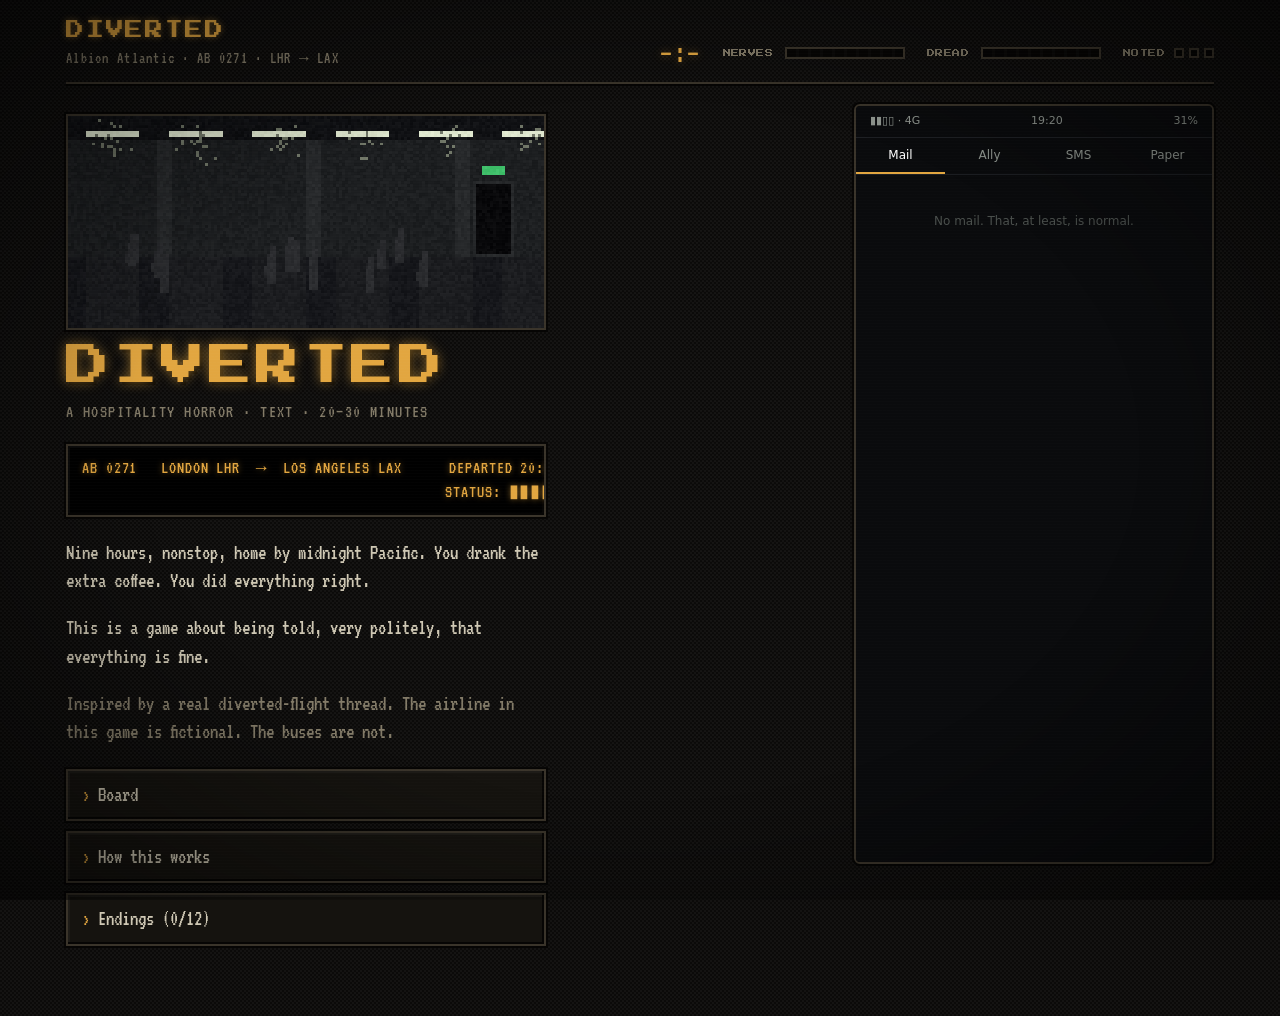
==== index.html @ 17aca52f "Add files via upload" ====
<!doctype html>
<html lang="en">
<head>
<meta charset="utf-8">
<meta name="viewport" content="width=device-width, initial-scale=1">
<title>DIVERTED — a hospitality horror</title>
<meta name="description" content="Your flight from London to Los Angeles has landed in Reykjavík instead. Nobody will tell you why. A text-based horror game.">
<link rel="preconnect" href="https://fonts.googleapis.com">
<link rel="preconnect" href="https://fonts.gstatic.com" crossorigin>
<link rel="stylesheet" href="https://fonts.googleapis.com/css2?family=VT323&family=Press+Start+2P&display=swap">
<link rel="stylesheet" href="style.css">
</head>
<body>
<div id="app" class="app">

  <header class="topbar">
    <div class="brand">
      <span class="brand-title">DIVERTED</span>
      <span class="brand-sub">Albion Atlantic · AB 0271 · LHR → LAX</span>
    </div>
    <div class="status" id="status" aria-live="polite">
      <div class="clock"><span class="clock-day" id="clock-day">—</span><span class="clock-time" id="clock-time">—:—</span></div>
      <div class="meter" title="Nerves.">
        <span class="meter-label">NERVES</span>
        <span class="meter-track"><span class="meter-fill nerves" id="nerves-fill"></span></span>
      </div>
      <div class="meter" title="Dread.">
        <span class="meter-label">DREAD</span>
        <span class="meter-track dread-track"><span class="meter-fill dread" id="dread-fill"></span></span>
      </div>
      <div class="pips" id="strikes" title="Complaints the airline has noted.">
        <span class="pips-label">NOTED</span><span class="pip"></span><span class="pip"></span><span class="pip"></span>
      </div>
    </div>
  </header>

  <main class="scene" id="scene">
    <!-- rendered by engine.js -->
  </main>

  <aside class="phone" id="phone" aria-label="Your phone">
    <div class="phone-top">
      <span class="phone-sig">▮▮▯▯ · 4G</span>
      <span class="phone-time" id="phone-time">—:—</span>
      <span class="phone-batt">31%</span>
    </div>
    <nav class="tabs" id="tabs">
      <button class="tab" data-tab="email">Mail<span class="badge" id="badge-email"></span></button>
      <button class="tab" data-tab="chat">Ally<span class="badge" id="badge-chat"></span></button>
      <button class="tab" data-tab="sms">SMS<span class="badge" id="badge-sms"></span></button>
      <button class="tab" data-tab="paper">Paper<span class="badge" id="badge-paper"></span></button>
    </nav>
    <div class="phone-body" id="phone-body"></div>
  </aside>

  <button class="phone-toggle" id="phone-toggle" aria-label="Open phone">PHONE<span class="badge" id="badge-all"></span></button>
  <div class="toasts" id="toasts" aria-live="polite"></div>
  <div class="scanlines" aria-hidden="true"></div>
  <div class="vignette-overlay" aria-hidden="true"></div>
</div>

<script src="art.js"></script>
<script src="content.js"></script>
<script src="content.fr.js"></script>
<script src="content.fi.js"></script>
<script src="engine.js"></script>
</body>
</html>
---- style.css ----
/* DIVERTED — style.css
   Look: a grimy, low-resolution horror UI. Pixel fonts, chunky bevelled
   panels, dithered surfaces, film grain, a vignette, and one warm colour
   (sodium amber) for anything that is lit. Single dark theme by design —
   it is 2am in a closed airport in every scene. */

:root {
  color-scheme: dark;
  --bg: #0b0a09;
  --bg-2: #15130f;
  --bg-3: #221e18;
  --edge: #3a342a;         /* panel bevel light */
  --edge-dark: #060504;    /* panel bevel shadow */
  --ink: #cfc8b4;          /* yellowed paper */
  --ink-dim: #837b68;
  --ink-faint: #4d4739;
  --amber: #e2a640;        /* sodium lamp / departure board */
  --amber-dim: #7a5a1e;
  --red: #c8362c;
  --green: #5fa85e;
  --navy: #1b2a4a;         /* the airline */
  --gold: #c9a227;
  --paper: #ece6d3;
  --paper-ink: #1a1a1a;
  --pixel: "Press Start 2P", "Courier New", monospace;
  --term: "VT323", "Courier New", ui-monospace, monospace;
  --sans: system-ui, -apple-system, "Segoe UI", Roboto, Helvetica, Arial, sans-serif;
  --arial: Arial, Helvetica, sans-serif;
  --dither: repeating-conic-gradient(rgba(255,255,255,.035) 0 25%, transparent 0 50%) 0 0 / 4px 4px;
}

* { box-sizing: border-box; }
html, body { margin: 0; min-height: 100%; background: var(--bg); color: var(--ink); }
body { font-family: var(--term); font-size: 21px; line-height: 1.35; -webkit-font-smoothing: none; background: var(--bg) var(--dither); }
button { font: inherit; color: inherit; background: none; border: 0; cursor: pointer; }
a { color: var(--amber); }
canvas { image-rendering: pixelated; image-rendering: crisp-edges; display: block; }

.app {
  min-height: 100vh;
  display: grid;
  grid-template-columns: minmax(0, 1fr) 360px;
  grid-template-rows: auto 1fr;
  grid-template-areas: "top top" "scene phone";
  max-width: 1180px;
  margin: 0 auto;
  gap: 0 20px;
  padding: 0 16px 40px;
}

/* chunky bevel used on every panel */
.panel, .choice, .bus, .phone, .title-board, .gallery .g, .toast {
  border: 2px solid var(--edge);
  box-shadow: inset -2px -2px 0 var(--edge-dark), inset 2px 2px 0 rgba(255,255,255,.04), 0 0 0 2px var(--edge-dark);
  background: var(--bg-2);
}

/* ---------- top bar ---------- */
.topbar {
  grid-area: top;
  display: flex; flex-wrap: wrap; align-items: flex-end; justify-content: space-between; gap: 12px 24px;
  padding: 18px 0 12px;
  border-bottom: 2px solid var(--edge); box-shadow: 0 2px 0 var(--edge-dark);
  margin-bottom: 20px;
}
.brand-title { display: block; font-family: var(--pixel); font-size: 18px; letter-spacing: .1em; color: var(--amber); animation: flicker 9s infinite; text-shadow: 0 0 6px rgba(226,166,64,.5); }
.brand-sub { display: block; font-size: 16px; color: var(--ink-dim); letter-spacing: .08em; margin-top: 6px; }
.status { display: flex; flex-wrap: wrap; align-items: center; gap: 10px 22px; font-family: var(--pixel); font-size: 8px; letter-spacing: .05em; color: var(--ink-dim); }
.clock { display: flex; flex-direction: column; align-items: flex-end; line-height: 1.1; }
.clock-day { font-size: 8px; }
.clock-time { font-family: var(--term); font-size: 30px; color: var(--amber); letter-spacing: .05em; text-shadow: 0 0 8px rgba(226,166,64,.45); font-variant-numeric: tabular-nums; }
.meter { display: flex; align-items: center; gap: 8px; }
.meter-track { display: inline-block; width: 120px; height: 12px; background: var(--edge-dark); border: 2px solid var(--edge); position: relative;
  background-image: repeating-linear-gradient(90deg, transparent 0 9px, var(--bg) 9px 12px); }
.meter-fill { position: absolute; left: 0; top: 0; bottom: 0; width: 0; transition: width .5s, background .5s;
  mask: repeating-linear-gradient(90deg, #000 0 9px, transparent 9px 12px); -webkit-mask: repeating-linear-gradient(90deg, #000 0 9px, transparent 9px 12px); }
/* nerves: red, and it shakes as it fills */
.meter-fill.nerves { background: linear-gradient(90deg, #7a2a24, var(--red)); }
.meter-fill.nerves.high { animation: shake .18s infinite; box-shadow: 0 0 8px var(--red); }
/* dread: the airline's colours, and it glows as it fills */
.meter-fill.dread { background: linear-gradient(90deg, var(--navy), #4a3f8a 60%, var(--gold)); }
.meter-fill.dread.high { box-shadow: 0 0 10px var(--gold); }
.pips { display: flex; align-items: center; gap: 5px; }
.pip { width: 10px; height: 10px; border: 2px solid var(--edge); display: inline-block; background: var(--edge-dark); }
.pip.on { background: var(--red); border-color: var(--red); box-shadow: 0 0 6px var(--red); }
.pips-label, .meter-label, .count-label { margin-right: 4px; }
.count-val { color: var(--ink); font-family: var(--term); font-size: 20px; }

/* ---------- scene ---------- */
.scene { grid-area: scene; min-width: 0; }
.vignette { width: 100%; max-width: 640px; aspect-ratio: 160 / 72; height: auto; border: 2px solid var(--edge); box-shadow: 0 0 0 2px var(--edge-dark), inset 0 0 40px rgba(0,0,0,.5); margin-bottom: 14px; background: #000; }
.loc { font-family: var(--pixel); font-size: 8px; letter-spacing: .12em; color: var(--amber-dim); text-transform: uppercase; margin-bottom: 14px; }
.loc::before { content: "▸ "; }
.text p { margin: 0 0 .9em; max-width: 60ch; animation: rise .35s ease both; }
.text p:nth-child(2) { animation-delay: .08s; }
.text p:nth-child(3) { animation-delay: .16s; }
.text p:nth-child(4) { animation-delay: .24s; }
.text p:nth-child(n+5) { animation-delay: .32s; }
.text em { color: var(--amber); font-style: normal; }
.text .whisper { color: var(--ink-dim); }
.text .voice { color: #d9cfb2; font-style: italic; }

.choices { margin-top: 22px; display: flex; flex-direction: column; gap: 10px; max-width: 60ch; }
.choice { text-align: left; padding: 10px 14px; transition: background .1s, transform .05s; }
.choice:hover, .choice:focus-visible { background: var(--bg-3); color: #fff; outline: none; }
.choice:active { transform: translate(2px, 2px); box-shadow: inset 2px 2px 0 var(--edge-dark); }
.choice .sub { display: block; font-size: 17px; color: var(--ink-dim); margin-top: 2px; }
.choice::before { content: "› "; color: var(--amber); }
.choice:hover::before { content: "▶ "; }

/* Two families of option. Their motifs are the motifs of the two bars,
   and they get louder as the bars fill. Nothing in the game says which is which. */
:root { --nv: 0; --dr: 0; }
.choice.conflict { border-left-width: calc(2px + var(--nv) * 4px); border-left-color: color-mix(in srgb, var(--edge), var(--red) calc(var(--nv) * 100%)); }
.choice.conflict::before { color: color-mix(in srgb, var(--amber), var(--red) calc(var(--nv) * 100%)); }
:root[data-nv="2"] .choice.conflict { text-shadow: 0 0 calc(var(--nv) * 6px) rgba(200,54,44,.5); }
:root[data-nv="3"] .choice.conflict, :root[data-nv="4"] .choice.conflict { text-shadow: 0 0 8px rgba(200,54,44,.7); animation: shake .22s infinite; }
:root[data-nv="4"] .choice.conflict { color: #fff; border-color: var(--red); }
.choice.comply { background: linear-gradient(90deg, rgba(27,42,74, calc(var(--dr) * .75)), var(--bg-2) 70%); box-shadow: inset -2px -2px 0 var(--edge-dark), inset 2px 2px 0 rgba(255,255,255,.04), 0 0 0 2px var(--edge-dark), 0 0 calc(var(--dr) * 22px) rgba(201,162,39, calc(var(--dr) * .55)); font-size: calc(21px + var(--dr) * 3px); }
.choice.comply::before { content: "✦ "; color: var(--gold); opacity: calc(.3 + var(--dr) * .7); }
.choice.comply:hover::before { content: "✦ "; }
:root[data-dread="5"] .choice.comply, :root[data-dread="6"] .choice.comply { color: #fff; border-color: var(--gold); }
.choice.gated { opacity: .42; cursor: default; }
.choice.gated:hover { background: var(--bg-2); color: inherit; }
.choice.gated::before { content: "× "; color: var(--ink-faint); }
.choice .reason { font-style: italic; color: var(--ink-dim); }
.bus-actions .board.comply { border-color: var(--gold); box-shadow: inset -2px -2px 0 var(--edge-dark), 0 0 calc(var(--dr) * 14px) rgba(201,162,39, calc(var(--dr) * .6)); }
.bus-actions .board.gated { opacity: .42; font-style: italic; color: var(--ink-dim); border-color: var(--edge); }

.status-line { margin-top: 18px; font-size: 18px; color: var(--ink-dim); max-width: 60ch; border-top: 2px dashed var(--edge); padding-top: 10px; }

/* buses */
.buses { display: grid; grid-template-columns: repeat(auto-fill, minmax(220px, 1fr)); gap: 14px; margin: 18px 0 8px; }
.bus { padding: 10px; display: flex; flex-direction: column; gap: 8px; }
.bus-art { width: 100%; aspect-ratio: 2 / 1; height: auto; border: 2px solid var(--edge-dark); background: #000; transition: transform .15s; }
.bus.looked .bus-art { box-shadow: 0 0 0 2px var(--amber-dim); }
.bus-name { font-size: 20px; line-height: 1.2; }
.bus-sign { font-size: 14px; padding: 4px 8px; display: inline-block; align-self: flex-start; }
.bus-sign.led { background: #000; color: var(--amber); font-family: var(--pixel); font-size: 8px; letter-spacing: .1em; border: 2px solid var(--amber-dim); text-shadow: 0 0 4px var(--amber); }
.bus-sign.paper { background: var(--paper); color: var(--paper-ink); font-family: var(--arial); transform: rotate(-1.5deg); box-shadow: 1px 1px 0 var(--edge-dark); }
.bus-sign.print { background: #fff; color: #111; font-family: var(--sans); }
.bus-sign.window { background: var(--bg-3); color: var(--ink-dim); }
.bus ul { margin: 0; padding-left: 18px; font-size: 18px; line-height: 1.25; color: var(--ink-dim); }
.bus ul li.hidden-detail { color: var(--ink); }
.bus-actions { display: flex; gap: 8px; margin-top: auto; }
.bus-actions button { flex: 1; padding: 7px 8px; border: 2px solid var(--edge); font-size: 18px; box-shadow: inset -2px -2px 0 var(--edge-dark); background: var(--bg-3); }
.bus-actions button:hover { color: #fff; }
.bus-actions button:active { box-shadow: inset 2px 2px 0 var(--edge-dark); }
.bus-actions .board { color: var(--amber); }

/* endings */
.ending { max-width: 60ch; }
.ending-kicker { font-family: var(--pixel); font-size: 8px; letter-spacing: .2em; color: var(--ink-dim); }
.ending-title { font-family: var(--pixel); font-size: 18px; line-height: 1.6; margin: 8px 0 18px; color: var(--red); text-shadow: 0 0 10px rgba(200,54,44,.5); }
.ending.good .ending-title { color: var(--green); text-shadow: 0 0 10px rgba(95,168,94,.5); }
.gallery { display: grid; grid-template-columns: repeat(auto-fill, minmax(220px, 1fr)); gap: 12px; margin: 16px 0; }
.gallery .g { padding: 10px; font-size: 18px; line-height: 1.25; }
.gallery .g.locked { color: var(--ink-faint); }
.gallery .g.good { border-color: var(--green); }
.gallery .g.bad { border-color: var(--red); }
.gallery .g b { display: block; font-family: var(--pixel); font-size: 8px; line-height: 1.6; letter-spacing: .05em; margin-bottom: 6px; font-weight: normal; }

/* title */
.title-card { padding: 10px 0 30px; max-width: 60ch; }
.title-big { font-family: var(--pixel); font-size: 44px; letter-spacing: .08em; color: var(--amber); line-height: 1; animation: flicker 7s infinite; text-shadow: 0 0 12px rgba(226,166,64,.6), 3px 3px 0 var(--edge-dark); margin-top: 8px; }
.title-sub { color: var(--ink-dim); margin: 12px 0 20px; letter-spacing: .08em; font-size: 18px; }
.title-board { font-family: var(--term); font-size: 18px; color: var(--amber); background: #000; padding: 10px 14px; margin: 0 0 22px; letter-spacing: .05em; white-space: pre; overflow-x: auto; text-shadow: 0 0 6px rgba(226,166,64,.5); }

/* ---------- phone ---------- */
.phone {
  grid-area: phone; align-self: start; position: sticky; top: calc(16px + env(safe-area-inset-top, 0px));
  background: #050505; border-radius: 6px; overflow: hidden;
  height: calc(100vh - 32px); max-height: 760px; display: flex; flex-direction: column;
  font-family: var(--sans); font-size: 13px; color: #d9dbd4;
}
.phone-top { display: flex; justify-content: space-between; padding: 8px 14px; font-size: 11px; color: #8f958f; border-bottom: 1px solid #1c1e22; background: #0a0b0d; }
.tabs { display: flex; border-bottom: 1px solid #1c1e22; background: #0a0b0d; }
.tab { flex: 1; padding: 9px 4px; font-size: 12px; color: #8f958f; position: relative; border-bottom: 2px solid transparent; }
.tab.active { color: #fff; border-bottom-color: var(--amber); }
.badge { display: none; position: absolute; top: 4px; right: 8px; min-width: 16px; height: 16px; border-radius: 8px; background: var(--red); color: #fff; font-size: 10px; line-height: 16px; padding: 0 4px; text-align: center; }
.badge.on { display: inline-block; }
.phone-body { flex: 1; overflow-y: auto; padding: 8px; background: #0a0b0d; }
.empty { color: #4a4f4c; text-align: center; padding: 30px 10px; font-size: 12px; }

.msg-row { width: 100%; text-align: left; padding: 10px; border-bottom: 1px solid #1c1e22; display: block; }
.msg-row:hover { background: #14161a; }
.msg-row .from { font-weight: 600; display: flex; justify-content: space-between; gap: 8px; }
.msg-row .from .when { color: #8f958f; font-weight: 400; font-size: 11px; white-space: nowrap; }
.msg-row .subj { color: #8f958f; }
.msg-row.unread .subj { color: #fff; }
.msg-row.unread .from::before { content: "● "; color: var(--amber); }
.msg-view .back { color: var(--amber); font-size: 12px; padding: 4px 0 10px; }
.msg-view .body { white-space: pre-wrap; line-height: 1.5; }

/* email: the corporate look */
.email-head { background: var(--navy); color: #fff; padding: 12px; border-bottom: 3px solid var(--gold); margin: -8px -8px 10px; }
.email-head .crest { color: var(--gold); font-size: 11px; letter-spacing: .3em; }
.email-head .subject { font-weight: 700; margin-top: 4px; }
.email-head .meta { font-size: 11px; opacity: .8; margin-top: 2px; }
.msg-view.email .body { font-family: var(--sans); }
.msg-view.email .body a { color: #7fb2ff; }
.email-foot { margin-top: 18px; font-size: 10px; color: #4a4f4c; border-top: 1px solid #1c1e22; padding-top: 8px; }

/* chat: the bot */
.chat-log { display: flex; flex-direction: column; gap: 6px; padding-bottom: 8px; }
.bubble { max-width: 85%; padding: 8px 11px; border-radius: 14px; line-height: 1.4; white-space: pre-wrap; }
.bubble.bot { background: #1e2126; align-self: flex-start; border-bottom-left-radius: 3px; }
.bubble.you { background: var(--navy); align-self: flex-end; border-bottom-right-radius: 3px; }
.bubble.sys { align-self: center; font-size: 11px; color: #4a4f4c; background: none; }
.quick { display: flex; flex-wrap: wrap; gap: 6px; padding-top: 8px; border-top: 1px solid #1c1e22; }
.quick button { border: 1px solid var(--amber-dim); color: var(--amber); border-radius: 14px; padding: 5px 10px; font-size: 12px; }
.quick button:hover { background: #1e2126; }
.quick button.warn { border-color: #4a4f4c; color: #8f958f; }

/* sms */
.sms .bubble { background: #1d4d2c; align-self: flex-start; }
.who { font-size: 10px; color: #8f958f; margin: 6px 0 -2px 4px; }

/* paper: Arial, water-stained */
.paper-sheet {
  background: var(--paper); color: var(--paper-ink); font-family: var(--arial); padding: 18px 16px; margin: 6px 0;
  box-shadow: 0 2px 6px rgba(0,0,0,.6); position: relative; white-space: pre-wrap; line-height: 1.35; font-size: 14px;
}
.paper-sheet::after {
  content: ""; position: absolute; inset: 0; pointer-events: none;
  background: radial-gradient(ellipse at 80% 20%, rgba(120,90,40,.28), transparent 45%),
              radial-gradient(ellipse at 15% 85%, rgba(120,90,40,.18), transparent 40%);
}
.paper-sheet b { font-size: 16px; }
.paper-sheet .tape { position: absolute; top: -6px; left: 40%; width: 50px; height: 14px; background: rgba(255,255,255,.55); transform: rotate(-3deg); }

/* toasts */
.toasts { position: fixed; left: 16px; bottom: calc(16px + env(safe-area-inset-bottom, 0px)); display: flex; flex-direction: column; gap: 8px; z-index: 30; pointer-events: none; }
.toast { border-left: 4px solid var(--amber); padding: 8px 12px; font-size: 18px; line-height: 1.2; animation: rise .3s both, fade .5s 3.5s both; max-width: 320px; }

/* phone toggle (mobile only) */
.phone-toggle { display: none; position: fixed; right: 14px; bottom: calc(14px + env(safe-area-inset-bottom, 0px)); z-index: 40; background: var(--bg-3); border: 2px solid var(--amber-dim); color: var(--amber); padding: 10px 16px; letter-spacing: .1em; font-family: var(--pixel); font-size: 9px; box-shadow: 0 0 0 2px var(--edge-dark); }
.phone-toggle .badge { top: -8px; right: -8px; }

/* overlays: scanlines + a vignette that darkens the edges of the whole page */
.scanlines { pointer-events: none; position: fixed; inset: 0; z-index: 20; opacity: .22;
  background: repeating-linear-gradient(0deg, rgba(255,255,255,.05) 0 1px, transparent 1px 3px); }
.vignette-overlay { pointer-events: none; position: fixed; inset: 0; z-index: 19;
  background: radial-gradient(ellipse at center, transparent 55%, rgba(0,0,0,.55) 100%); }

/* ---------- dread: the page degrades as the night goes on ---------- */
:root[data-dread="2"] .scanlines { opacity: .26; }
:root[data-dread="3"] .scanlines { opacity: .3; }
:root[data-dread="4"] .scanlines { opacity: .36; }
:root[data-dread="5"] .scanlines, :root[data-dread="6"] .scanlines { opacity: .44; }
:root[data-dread="3"] .vignette-overlay { background: radial-gradient(ellipse at center, transparent 50%, rgba(0,0,0,.62) 100%); }
:root[data-dread="4"] .vignette-overlay { background: radial-gradient(ellipse at center, transparent 44%, rgba(0,0,0,.72) 100%); }
:root[data-dread="5"] .vignette-overlay, :root[data-dread="6"] .vignette-overlay { background: radial-gradient(ellipse at center, transparent 36%, rgba(0,0,0,.82) 100%); }
:root[data-dread="4"] .brand-title { animation-duration: 5s; }
:root[data-dread="5"] .brand-title, :root[data-dread="6"] .brand-title { animation-duration: 2.6s; }
:root[data-dread="5"] .text, :root[data-dread="6"] .text { animation: jitter 6s steps(1) infinite; }
:root[data-dread="6"] .loc { color: var(--red); }
:root[data-dread="4"] .choice::before, :root[data-dread="5"] .choice::before, :root[data-dread="6"] .choice::before { color: var(--ink-dim); }
.clock-time.wrong { color: var(--red); text-shadow: none; }
.phone-batt.low { color: var(--red); }
@keyframes jitter { 0%, 97%, 100% { transform: none; } 98% { transform: translateX(2px); } 99% { transform: translateX(-1px); } }

@keyframes rise { from { opacity: 0; transform: translateY(4px); } to { opacity: 1; transform: none; } }
@keyframes fade { to { opacity: 0; } }
@keyframes flicker { 0%, 96%, 100% { opacity: 1; } 97% { opacity: .55; } 98% { opacity: .9; } 99% { opacity: .4; } }
@keyframes shake { 0% { transform: translateX(0); } 50% { transform: translateX(1px); } 100% { transform: translateX(-1px); } }

@media (prefers-reduced-motion: reduce) {
  * { animation: none !important; transition: none !important; }
}

@media (max-width: 900px) {
  .status { gap: 8px 14px; }
  .app { grid-template-columns: 1fr; grid-template-areas: "top" "scene"; padding-bottom: 80px; }
  .phone { position: fixed; inset: auto 0 0 0; height: 70vh; max-height: none; border-radius: 14px 14px 0 0; z-index: 35; transform: translateY(105%); transition: transform .25s; }
  .phone.open { transform: none; }
  .phone-toggle { display: block; }
  .meter-track { width: 80px; }
  .title-big { font-size: 30px; }
  body { font-size: 20px; }
}
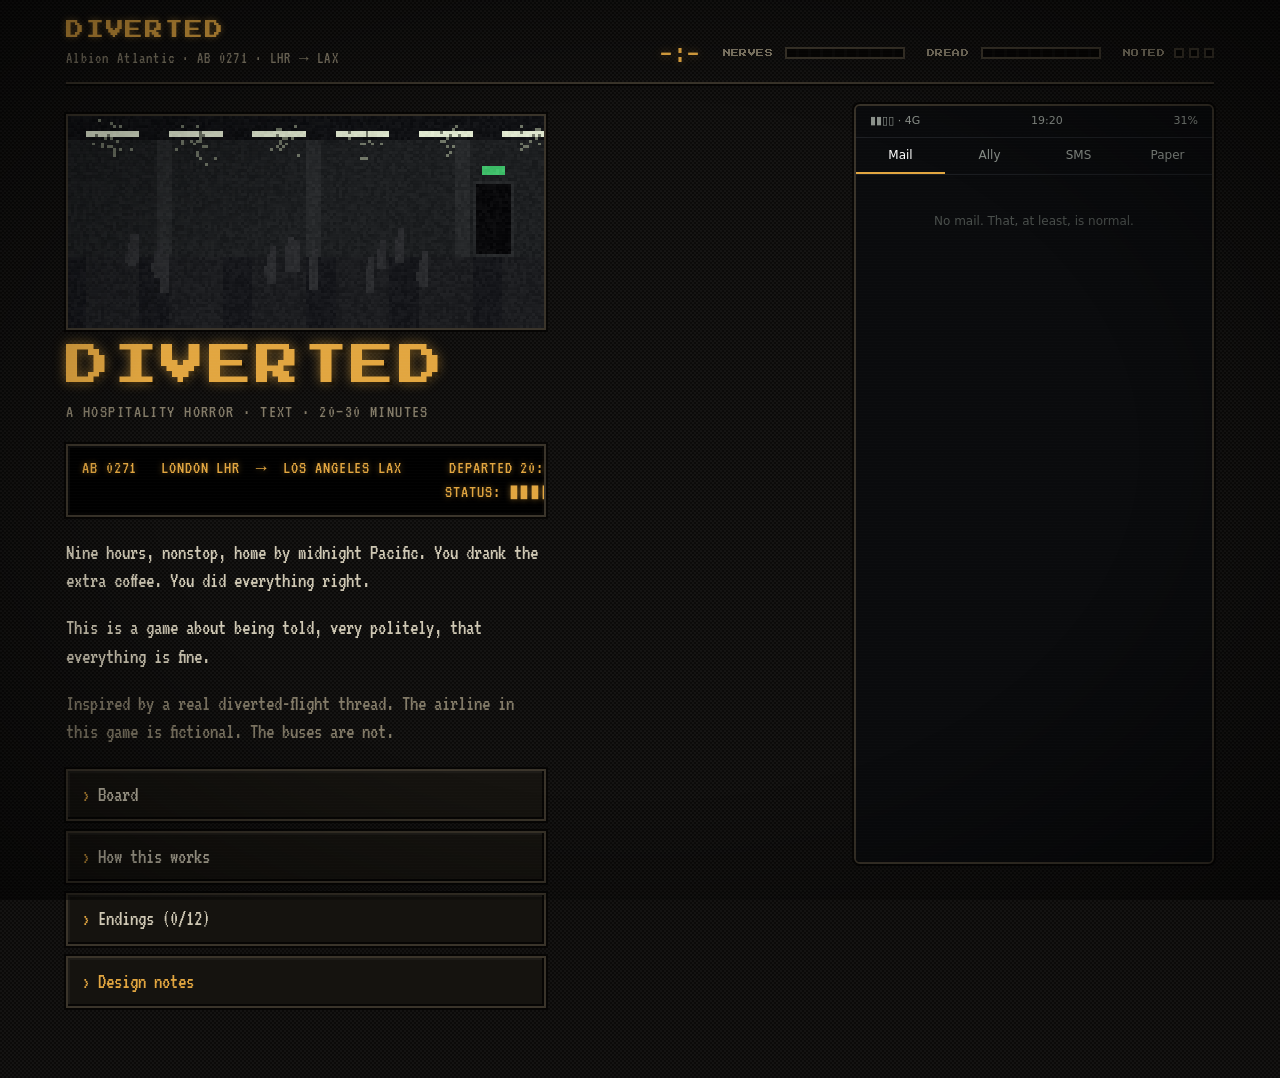
==== commit 7b379f45: "Add files via upload" ====
--- a/index.html
+++ b/index.html
@@ -62,6 +62,7 @@
 <script src="art.js"></script>
 <script src="content.js"></script>
 <script src="content.fr.js"></script>
+<script src="content.is.js"></script>
 <script src="content.fi.js"></script>
 <script src="engine.js"></script>
 </body>
--- a/style.css
+++ b/style.css
@@ -161,6 +161,9 @@
 .gallery .g b { display: block; font-family: var(--pixel); font-size: 8px; line-height: 1.6; letter-spacing: .05em; margin-bottom: 6px; font-weight: normal; }
 
 /* title */
+a.choice { text-decoration: none; display: block; }
+.flip { animation: flip .45s steps(6) both; }
+@keyframes flip { 0% { opacity: .2; transform: translateY(-2px) scaleY(.7); } 50% { opacity: .6; transform: scaleY(1.05); } 100% { opacity: 1; transform: none; } }
 .title-card { padding: 10px 0 30px; max-width: 60ch; }
 .title-big { font-family: var(--pixel); font-size: 44px; letter-spacing: .08em; color: var(--amber); line-height: 1; animation: flicker 7s infinite; text-shadow: 0 0 12px rgba(226,166,64,.6), 3px 3px 0 var(--edge-dark); margin-top: 8px; }
 .title-sub { color: var(--ink-dim); margin: 12px 0 20px; letter-spacing: .08em; font-size: 18px; }
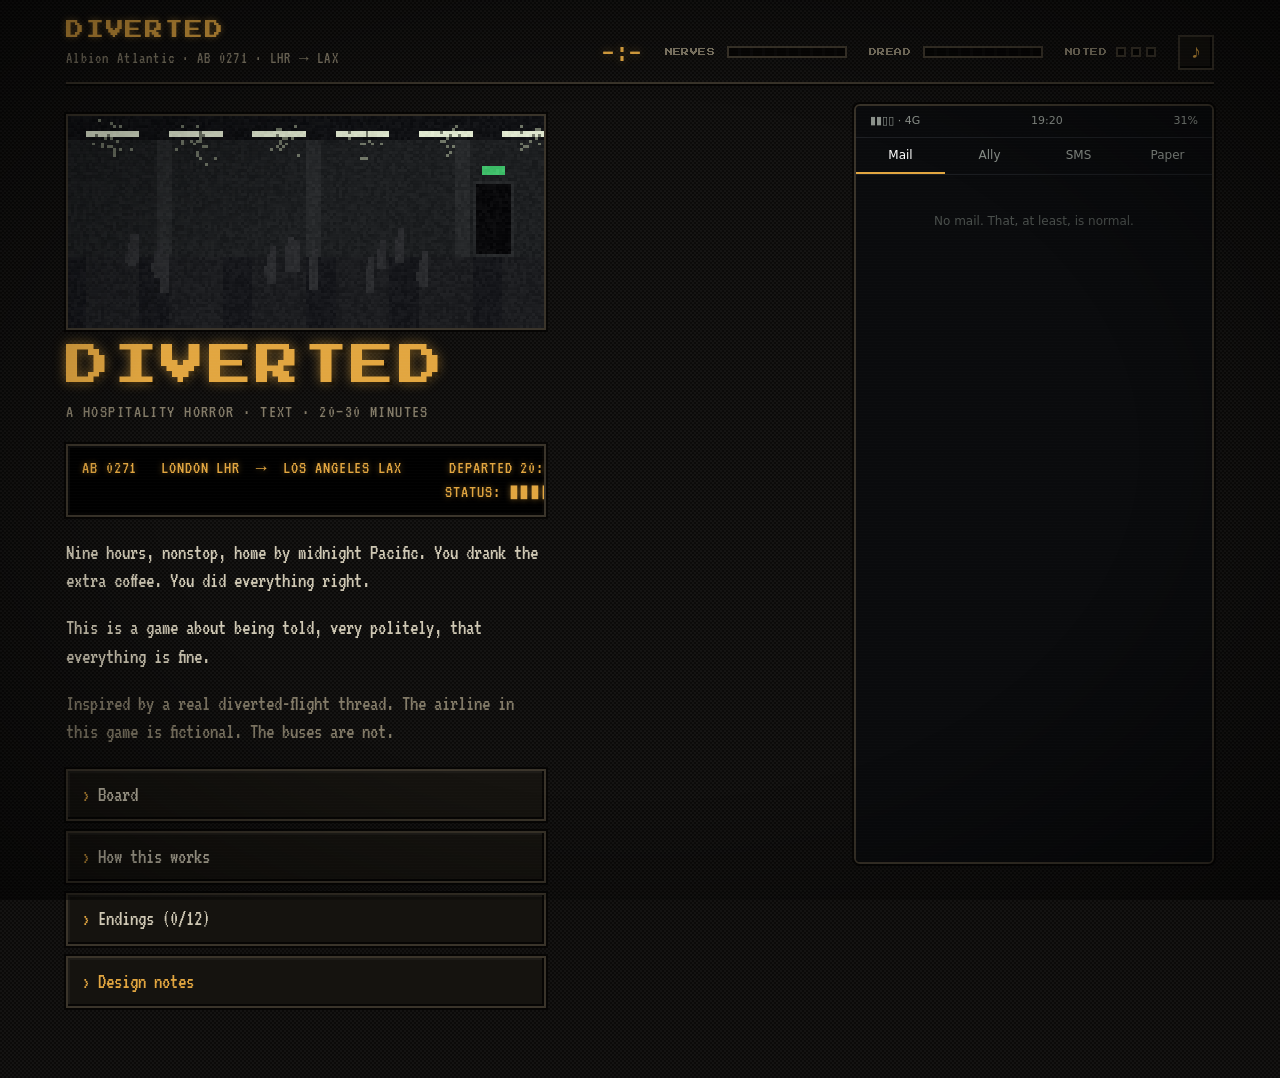
==== commit b4172004: "Add files via upload" ====
--- a/index.html
+++ b/index.html
@@ -31,6 +31,7 @@
       <div class="pips" id="strikes" title="Complaints the airline has noted.">
         <span class="pips-label">NOTED</span><span class="pip"></span><span class="pip"></span><span class="pip"></span>
       </div>
+      <button class="mute" id="mute" title="Sound on/off" aria-label="Sound on or off">♪</button>
     </div>
   </header>
 
@@ -60,6 +61,7 @@
 </div>
 
 <script src="art.js"></script>
+<script src="audio.js"></script>
 <script src="content.js"></script>
 <script src="content.fr.js"></script>
 <script src="content.is.js"></script>
--- a/style.css
+++ b/style.css
@@ -86,6 +86,10 @@
 .pips-label, .meter-label, .count-label { margin-right: 4px; }
 .count-val { color: var(--ink); font-family: var(--term); font-size: 20px; }
 
+.mute { font-family: var(--term); font-size: 20px; color: var(--amber); border: 2px solid var(--edge); padding: 2px 10px; box-shadow: inset -2px -2px 0 var(--edge-dark); background: var(--bg-2); }
+.mute.off { color: var(--ink-faint); }
+.mute:hover { color: #fff; }
+
 /* ---------- scene ---------- */
 .scene { grid-area: scene; min-width: 0; }
 .vignette { width: 100%; max-width: 640px; aspect-ratio: 160 / 72; height: auto; border: 2px solid var(--edge); box-shadow: 0 0 0 2px var(--edge-dark), inset 0 0 40px rgba(0,0,0,.5); margin-bottom: 14px; background: #000; }
@@ -134,6 +138,8 @@
 .bus { padding: 10px; display: flex; flex-direction: column; gap: 8px; }
 .bus-art { width: 100%; aspect-ratio: 2 / 1; height: auto; border: 2px solid var(--edge-dark); background: #000; transition: transform .15s; }
 .bus.looked .bus-art { box-shadow: 0 0 0 2px var(--amber-dim); }
+.bus.business.looked .bus-art { transform: scale(1.06); }
+.bus.business { min-height: 0; }
 .bus-name { font-size: 20px; line-height: 1.2; }
 .bus-sign { font-size: 14px; padding: 4px 8px; display: inline-block; align-self: flex-start; }
 .bus-sign.led { background: #000; color: var(--amber); font-family: var(--pixel); font-size: 8px; letter-spacing: .1em; border: 2px solid var(--amber-dim); text-shadow: 0 0 4px var(--amber); }
